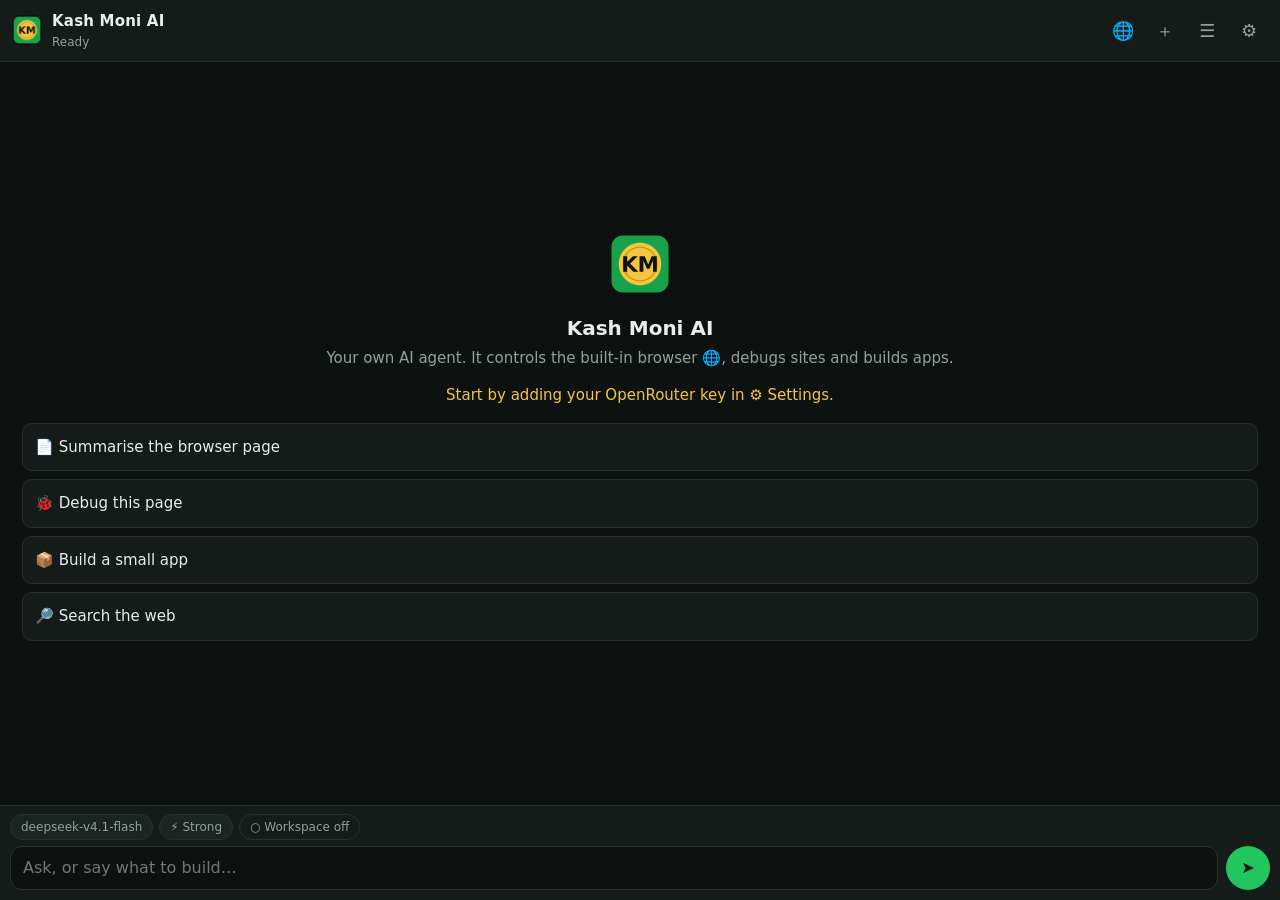
==== app/src/main/assets/app/index.html @ 653fb147 "Add files via upload" ====
<!doctype html>
<html lang="en">
<head>
  <meta charset="utf-8">
  <meta name="viewport" content="width=device-width, initial-scale=1, maximum-scale=1, viewport-fit=cover">
  <title>Kash Moni AI</title>
  <link rel="stylesheet" href="app.css">
</head>
<body>
  <header class="top">
    <div class="brand">
      <img src="icon.png" alt="">
      <div>
        <div class="name">Kash Moni AI</div>
        <div class="sub" id="status-line">Ready</div>
      </div>
    </div>
    <div class="top-actions">
      <button class="icon" id="btn-browser" title="Built-in browser">🌐</button>
      <button class="icon" id="btn-new" title="New chat">＋</button>
      <button class="icon" id="btn-history" title="Chat history">☰</button>
      <button class="icon" id="btn-settings" title="Settings">⚙</button>
    </div>
  </header>

  <main id="messages" class="messages"></main>

  <div id="confirm-bar" class="confirm hidden">
    <div id="confirm-text"></div>
    <div class="confirm-actions">
      <button id="confirm-no" class="btn ghost">Deny</button>
      <button id="confirm-yes" class="btn primary">Allow</button>
    </div>
  </div>

  <footer class="composer">
    <div class="chips">
      <button id="chip-model" class="chip" title="Model for this chat"></button>
      <label class="chip toggle" title="Use your strong model for this message (for big or hard jobs)">
        <input type="checkbox" id="strong"> ⚡ Strong
      </label>
      <span class="chip ghost" id="chip-helper" title="Workspace helper status">● Workspace</span>
      <span class="chip ghost" id="chip-cost" title="Cost of this chat"></span>
    </div>
    <div class="input-row">
      <textarea id="input" rows="1" placeholder="Ask, or say what to build…" enterkeyhint="send"></textarea>
      <button id="btn-send" class="send" title="Send (Enter)">➤</button>
    </div>
  </footer>

  <!-- History -->
  <section id="view-history" class="overlay hidden">
    <div class="overlay-head"><h2>Chats</h2><button class="icon" data-close>✕</button></div>
    <input id="history-search" class="field" placeholder="Search chats…">
    <div id="history-list" class="history-list"></div>
  </section>

  <!-- Settings -->
  <section id="view-settings" class="overlay hidden">
    <div class="overlay-head"><h2>Settings</h2><button class="icon" data-close>✕</button></div>
    <div class="form">
      <h3>OpenRouter</h3>
      <label>API key<input id="s-apiKey" class="field" type="password" placeholder="sk-or-v1-…" autocomplete="off"></label>
      <label>Main model<input id="s-model" class="field" list="model-list" placeholder="deepseek/deepseek-v4.1-flash"></label>
      <label>Strong model (⚡ button)<input id="s-strongModel" class="field" list="model-list" placeholder="pick a stronger model for big jobs"></label>
      <datalist id="model-list"></datalist>
      <div class="row">
        <button class="btn ghost" id="s-load-models">Load model list</button>
        <button class="btn ghost" id="s-test-key">Test key & balance</button>
      </div>
      <div class="hint" id="s-key-result"></div>
      <label>Thinking effort
        <select id="s-reasoning" class="field">
          <option value="default">Model default</option>
          <option value="low">Low (faster, cheaper)</option>
          <option value="medium">Medium</option>
          <option value="high">High (smarter, slower)</option>
        </select>
      </label>

      <h3>Workspace helper</h3>
      <div class="hint">Phone: run the helper in Termux (address http://127.0.0.1:8765).
PC over hotspot: start it on the PC with  --host 0.0.0.0  and use http://PC-IP:8765</div>
      <label>Address<input id="s-helperUrl" class="field" placeholder="http://127.0.0.1:8765" inputmode="url"></label>
      <label>Token<input id="s-helperToken" class="field" type="password" placeholder="printed when the helper starts" autocomplete="off"></label>
      <div class="row"><button class="btn ghost" id="s-test-helper">Test helper</button></div>
      <div class="hint" id="s-helper-result"></div>

      <h3>Behaviour</h3>
      <label>Ask before actions
        <select id="s-confirmMode" class="field">
          <option value="risky">Only risky ones (pay, send, delete, submit…)</option>
          <option value="always">Every action</option>
          <option value="never">Never ask (careful!)</option>
        </select>
      </label>
      <label>Max steps per task<input id="s-maxSteps" class="field" type="number" min="5" max="200"></label>
      <label>Custom instructions<textarea id="s-customInstructions" class="field" rows="4" placeholder="e.g. Call me Kash. Prefer Python. Explain simply."></textarea></label>
      <div class="row">
        <button class="btn primary" id="s-save">Save</button>
        <button class="btn ghost danger" id="s-clear">Delete all chats</button>
      </div>
      <div class="hint">Your key and chats are stored only on this phone.</div>
    </div>
  </section>

  <script src="app.bundle.js"></script>
</body>
</html>
---- app/src/main/assets/app/app.css ----
:root {
  --bg: #0d1210;
  --panel: #141b18;
  --panel2: #1b2420;
  --line: #26332d;
  --text: #e8efe9;
  --muted: #8fa39a;
  --green: #22c55e;
  --green-d: #16a34a;
  --gold: #f5c542;
  --red: #ef4444;
  --radius: 12px;
  color-scheme: dark;
}
* { box-sizing: border-box; }
html, body { height: 100%; margin: 0; }
body {
  background: var(--bg); color: var(--text);
  font: 14px/1.5 system-ui, -apple-system, "Segoe UI", Roboto, Ubuntu, sans-serif;
  display: flex; flex-direction: column; overflow: hidden;
}
button { font: inherit; color: inherit; cursor: pointer; }
.hidden { display: none !important; }

/* header */
.top { display: flex; align-items: center; justify-content: space-between; padding: 10px 12px; border-bottom: 1px solid var(--line); background: var(--panel); }
.brand { display: flex; gap: 10px; align-items: center; min-width: 0; }
.brand img { width: 30px; height: 30px; border-radius: 8px; }
.brand .name { font-weight: 700; letter-spacing: .2px; }
.brand .sub { font-size: 12px; color: var(--muted); white-space: nowrap; overflow: hidden; text-overflow: ellipsis; max-width: 220px; }
.top-actions { display: flex; gap: 4px; }
.icon { background: transparent; border: 1px solid transparent; border-radius: 8px; width: 32px; height: 32px; font-size: 16px; color: var(--muted); }
.icon:hover { background: var(--panel2); color: var(--text); border-color: var(--line); }

/* messages */
.messages { flex: 1; overflow-y: auto; padding: 14px 12px 8px; display: flex; flex-direction: column; gap: 10px; }
.msg { max-width: 100%; word-wrap: break-word; overflow-wrap: anywhere; }
.msg.user { align-self: flex-end; background: var(--green-d); color: #fff; padding: 8px 12px; border-radius: 14px 14px 4px 14px; max-width: 88%; white-space: pre-wrap; }
.msg.ai { align-self: stretch; }
.msg.ai p { margin: 0 0 8px; }
.msg.ai p:last-child { margin-bottom: 0; }
.msg.ai h3, .msg.ai h4, .msg.ai h5 { margin: 10px 0 6px; font-size: 15px; }
.msg.ai ul, .msg.ai ol { margin: 4px 0 8px; padding-left: 20px; }
.msg.ai li.sub { margin-left: 16px; }
.msg.ai a { color: var(--gold); }
.msg.ai blockquote { margin: 6px 0; padding: 4px 10px; border-left: 3px solid var(--green); color: var(--muted); }
.msg.ai hr { border: 0; border-top: 1px solid var(--line); }
code { background: var(--panel2); padding: 1px 5px; border-radius: 5px; font: 12.5px ui-monospace, "SFMono-Regular", Menlo, Consolas, monospace; }
.code { border: 1px solid var(--line); border-radius: 10px; margin: 8px 0; overflow: hidden; background: #0a0f0d; }
.code-head { display: flex; justify-content: space-between; align-items: center; padding: 4px 10px; font-size: 11px; color: var(--muted); background: var(--panel); }
.code-head .copy { background: none; border: 1px solid var(--line); border-radius: 6px; padding: 1px 8px; font-size: 11px; color: var(--muted); }
.code pre { margin: 0; padding: 10px; overflow-x: auto; }
.code pre code { background: none; padding: 0; white-space: pre; }
.table { overflow-x: auto; }
table { border-collapse: collapse; margin: 6px 0; font-size: 13px; }
th, td { border: 1px solid var(--line); padding: 4px 8px; text-align: left; }
.meta { font-size: 11px; color: var(--muted); margin-top: 4px; }

/* tool steps */
.step { border: 1px solid var(--line); border-radius: 10px; background: var(--panel); font-size: 12.5px; }
.step summary { list-style: none; padding: 6px 10px; display: flex; gap: 8px; align-items: center; cursor: pointer; color: var(--muted); }
.step summary::-webkit-details-marker { display: none; }
.step summary .nm { color: var(--text); font-weight: 600; }
.step summary .ar { overflow: hidden; text-overflow: ellipsis; white-space: nowrap; flex: 1; }
.step.err summary .dot { color: var(--red); }
.step .dot { color: var(--green); }
.step.pending .dot { color: var(--gold); animation: pulse 1s infinite; }
.step pre { margin: 0; padding: 8px 10px; border-top: 1px solid var(--line); max-height: 260px; overflow: auto; white-space: pre-wrap; font: 11.5px ui-monospace, Menlo, Consolas, monospace; color: #cfe0d6; }
.step img { max-width: 100%; display: block; border-top: 1px solid var(--line); }
@keyframes pulse { 50% { opacity: .3; } }

.welcome { margin: auto 0; text-align: center; color: var(--muted); padding: 20px 10px; }
.welcome img { width: 64px; height: 64px; border-radius: 16px; }
.welcome h1 { color: var(--text); font-size: 20px; margin: 10px 0 4px; }
.suggest { display: grid; gap: 8px; margin-top: 16px; text-align: left; }
.suggest button { background: var(--panel); border: 1px solid var(--line); border-radius: 10px; padding: 9px 12px; text-align: left; color: var(--text); }
.suggest button:hover { border-color: var(--green); }
.err-box { border: 1px solid #5b2323; background: #2a1414; color: #fecaca; border-radius: 10px; padding: 8px 12px; }

/* confirm */
.confirm { margin: 0 10px 8px; border: 1px solid var(--gold); background: #2a2410; border-radius: var(--radius); padding: 10px 12px; }
.confirm pre { white-space: pre-wrap; margin: 6px 0; }
.confirm-actions { display: flex; gap: 8px; justify-content: flex-end; margin-top: 8px; }

/* composer */
.composer { border-top: 1px solid var(--line); background: var(--panel); padding: 8px 10px 10px; }
.chips { display: flex; gap: 6px; flex-wrap: wrap; margin-bottom: 6px; align-items: center; }
.chip { font-size: 11.5px; border: 1px solid var(--line); background: var(--panel2); color: var(--muted); border-radius: 999px; padding: 2px 9px; max-width: 200px; overflow: hidden; text-overflow: ellipsis; white-space: nowrap; }
.chip.ghost { background: transparent; }
.chip.toggle { cursor: pointer; user-select: none; }
.chip.toggle input { display: none; }
.chip.toggle:has(input:checked) { border-color: var(--gold); color: var(--gold); }
#chip-helper.on { color: var(--green); }
#chip-helper.off { color: var(--muted); }
.input-row { display: flex; gap: 8px; align-items: flex-end; }
textarea#input { flex: 1; resize: none; max-height: 180px; background: var(--bg); color: var(--text); border: 1px solid var(--line); border-radius: var(--radius); padding: 9px 12px; font: inherit; outline: none; }
textarea#input:focus { border-color: var(--green); }
.send { width: 40px; height: 40px; border-radius: 50%; border: 0; background: var(--green); color: #04140a; font-size: 16px; font-weight: 700; flex: none; }
.send.stop { background: var(--red); color: #fff; }

/* overlays */
.overlay { position: fixed; inset: 0; background: var(--bg); z-index: 10; overflow-y: auto; padding: 12px; }
.overlay-head { display: flex; justify-content: space-between; align-items: center; }
.overlay h2 { margin: 4px 0 10px; font-size: 18px; }
.form h3 { margin: 18px 0 6px; font-size: 13px; color: var(--green); text-transform: uppercase; letter-spacing: .6px; }
.form label { display: block; font-size: 12.5px; color: var(--muted); margin-bottom: 10px; }
.field { width: 100%; margin-top: 4px; background: var(--panel); color: var(--text); border: 1px solid var(--line); border-radius: 9px; padding: 8px 10px; font: inherit; outline: none; }
.field:focus { border-color: var(--green); }
.row { display: flex; gap: 8px; flex-wrap: wrap; margin-bottom: 8px; }
.btn { border-radius: 9px; padding: 7px 14px; border: 1px solid var(--line); background: var(--panel2); }
.btn.primary { background: var(--green); color: #04140a; border-color: var(--green); font-weight: 600; }
.btn.ghost:hover { border-color: var(--green); }
.btn.danger { color: #fca5a5; }
.hint { font-size: 12px; color: var(--muted); margin-bottom: 8px; white-space: pre-wrap; }
.hint.ok { color: var(--green); }
.hint.bad { color: #fca5a5; }
.history-list { margin-top: 10px; display: flex; flex-direction: column; gap: 6px; }
.h-item { display: flex; align-items: center; gap: 8px; border: 1px solid var(--line); background: var(--panel); border-radius: 10px; padding: 8px 10px; cursor: pointer; }
.h-item.active { border-color: var(--green); }
.h-item .t { flex: 1; min-width: 0; }
.h-item .t div:first-child { white-space: nowrap; overflow: hidden; text-overflow: ellipsis; }
.h-item .d { font-size: 11px; color: var(--muted); }
.h-item button { background: none; border: 0; color: var(--muted); }
.h-item button:hover { color: var(--red); }

/* ---- phone tweaks ---- */
body { font-size: 15px; padding: env(safe-area-inset-top) env(safe-area-inset-right) env(safe-area-inset-bottom) env(safe-area-inset-left); -webkit-tap-highlight-color: transparent; }
.icon { width: 38px; height: 38px; font-size: 18px; }
.brand .sub { max-width: 150px; }
textarea#input { font-size: 16px; }
.send { width: 44px; height: 44px; }
.chip { font-size: 12px; padding: 3px 10px; }
.code pre { font-size: 12px; }
.suggest button { padding: 12px; }
.field { font-size: 16px; }

.chip:empty { display: none; }
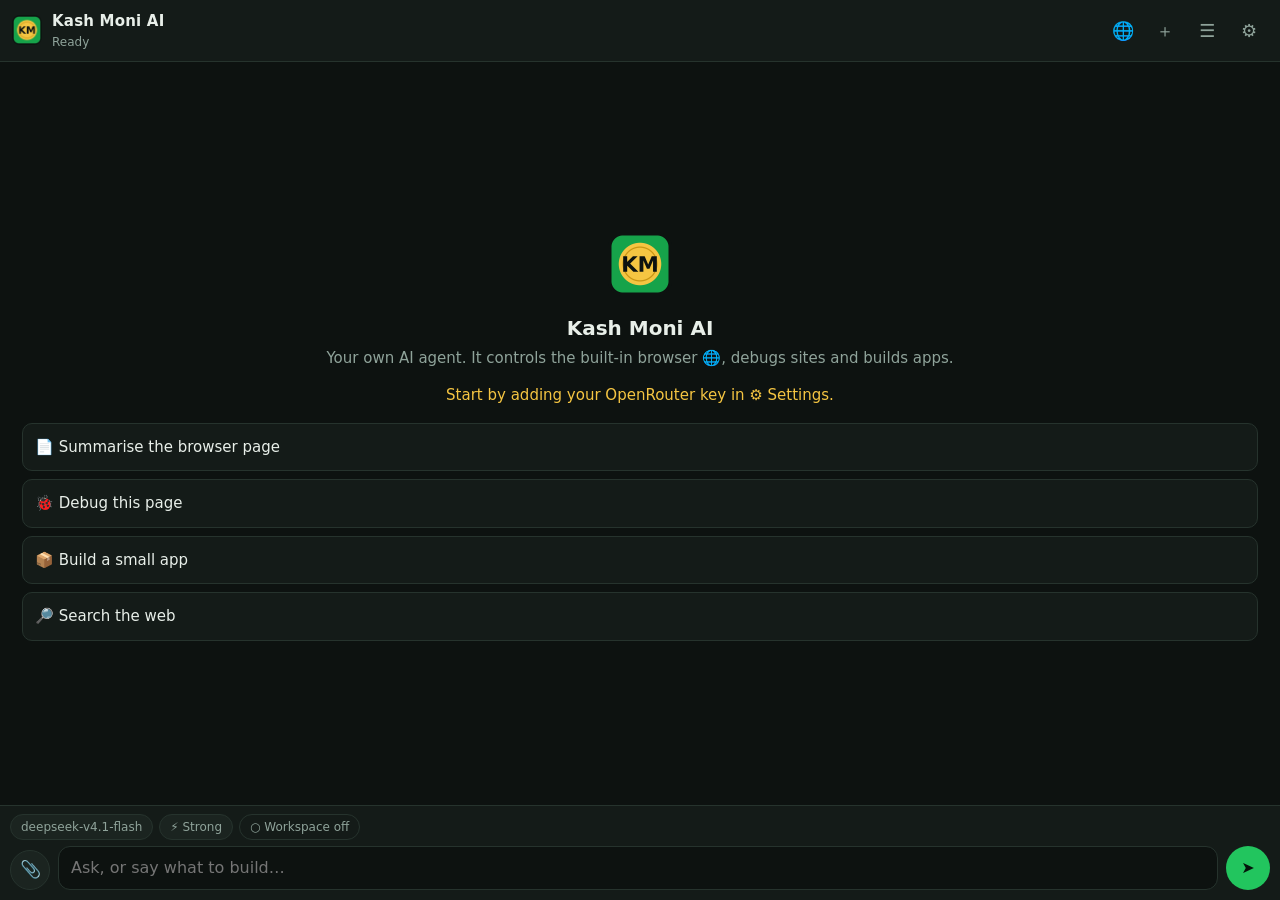
==== commit 561f38ee: "Add files via upload" ====
--- a/app/src/main/assets/app/index.html
+++ b/app/src/main/assets/app/index.html
@@ -42,7 +42,10 @@
       <span class="chip ghost" id="chip-helper" title="Workspace helper status">● Workspace</span>
       <span class="chip ghost" id="chip-cost" title="Cost of this chat"></span>
     </div>
+    <div id="attach-row" class="attach-row hidden"></div>
     <div class="input-row">
+      <button id="btn-attach" class="attach" title="Attach images or files" type="button">📎</button>
+      <input type="file" id="file-input" multiple hidden>
       <textarea id="input" rows="1" placeholder="Ask, or say what to build…" enterkeyhint="send"></textarea>
       <button id="btn-send" class="send" title="Send (Enter)">➤</button>
     </div>
@@ -78,6 +81,10 @@
         </select>
       </label>
 
+      <h3>Built-in browser</h3>
+      <label>Home page<input id="s-homeUrl" class="field" inputmode="url" placeholder="https://www.google.com"></label>
+      <div class="hint">Logins and cookies are kept between app restarts.</div>
+
       <h3>Workspace helper</h3>
       <div class="hint">Phone: run the helper in Termux (address http://127.0.0.1:8765).
 PC over hotspot: start it on the PC with  --host 0.0.0.0  and use http://PC-IP:8765</div>
@@ -86,12 +93,52 @@
       <div class="row"><button class="btn ghost" id="s-test-helper">Test helper</button></div>
       <div class="hint" id="s-helper-result"></div>
 
+
+      <h3>Connections</h3>
+      <div class="hint">Link services with an API token. Kash Moni can then use them (e.g. create GitHub repos, push code, deploy). Tokens stay on this device and are never shown to the AI.</div>
+      <div id="conn-list"></div>
+      <div class="row">
+        <select id="conn-preset" class="field" style="flex:1;margin-top:0">
+          <option value="github">GitHub</option>
+          <option value="vercel">Vercel</option>
+          <option value="netlify">Netlify</option>
+          <option value="supabase">Supabase</option>
+          <option value="cloudflare">Cloudflare</option>
+          <option value="telegram">Telegram bot</option>
+          <option value="custom">Other (custom API)</option>
+        </select>
+        <button class="btn ghost" id="conn-add">Add</button>
+      </div>
+      <div id="conn-form" class="conn-form hidden">
+        <label>Name<input id="c-name" class="field"></label>
+        <label>API base URL<input id="c-baseUrl" class="field" placeholder="https://api.example.com"></label>
+        <label>Token<input id="c-token" class="field" type="password" autocomplete="off"></label>
+        <div class="hint" id="c-help"></div>
+        <details><summary class="hint" style="cursor:pointer">Advanced</summary>
+          <label>Auth header (or URL if the token goes in the URL as {token})<input id="c-headerName" class="field" placeholder="Authorization"></label>
+          <label>Header prefix<input id="c-headerPrefix" class="field" placeholder="Bearer "></label>
+          <label>Also give workspace commands this env var (comma-separated)<input id="c-envVar" class="field" placeholder="GITHUB_TOKEN"></label>
+          <label>Notes for the AI<input id="c-notes" class="field"></label>
+        </details>
+        <div class="row"><button class="btn primary" id="conn-save">Save connection</button><button class="btn ghost" id="conn-test">Test</button><button class="btn ghost" id="conn-cancel">Cancel</button></div>
+        <div class="hint" id="c-result"></div>
+      </div>
+      <h3>Memory</h3>
+      <label>Long-term memory
+        <select id="s-memoryOn" class="field">
+          <option value="on">On - remember things between chats</option>
+          <option value="off">Off</option>
+        </select>
+      </label>
+      <div id="mem-list"></div>
+      <div class="row"><input id="mem-new" class="field" placeholder="Add something for it to remember…" style="flex:1;margin-top:0"><button class="btn ghost" id="mem-add" type="button">Add</button></div>
+
       <h3>Behaviour</h3>
       <label>Ask before actions
         <select id="s-confirmMode" class="field">
+          <option value="never">Never ask - full permission</option>
           <option value="risky">Only risky ones (pay, send, delete, submit…)</option>
           <option value="always">Every action</option>
-          <option value="never">Never ask (careful!)</option>
         </select>
       </label>
       <label>Max steps per task<input id="s-maxSteps" class="field" type="number" min="5" max="200"></label>
--- a/app/src/main/assets/app/app.css
+++ b/app/src/main/assets/app/app.css
@@ -135,3 +135,54 @@
 .field { font-size: 16px; }
 
 .chip:empty { display: none; }
+
+/* ---- one live progress block per turn ---- */
+.work { border: 1px solid var(--line); border-radius: 12px; background: var(--panel); font-size: 13px; }
+.work > summary { list-style: none; display: flex; align-items: center; gap: 10px; padding: 9px 12px; cursor: pointer; color: var(--muted); }
+.work > summary::-webkit-details-marker { display: none; }
+.work .wl { flex: 1; min-width: 0; overflow: hidden; text-overflow: ellipsis; white-space: nowrap; }
+.work.live .wl { color: var(--text); }
+.work .wc { font-size: 11px; color: var(--muted); opacity: .8; }
+.work .tick { color: var(--green); font-weight: 700; }
+.spin { width: 14px; height: 14px; border-radius: 50%; border: 2px solid var(--line); border-top-color: var(--green); animation: spin .8s linear infinite; flex: none; }
+@keyframes spin { to { transform: rotate(360deg); } }
+.wbody { border-top: 1px solid var(--line); padding: 6px 8px 8px; display: flex; flex-direction: column; gap: 2px; max-height: 420px; overflow-y: auto; }
+.wnote { color: var(--muted); font-size: 12.5px; padding: 4px 6px; }
+.wnote p { margin: 0; }
+.wstep > summary { list-style: none; padding: 3px 6px; border-radius: 6px; cursor: pointer; color: var(--text); white-space: nowrap; overflow: hidden; text-overflow: ellipsis; }
+.wstep > summary::-webkit-details-marker { display: none; }
+.wstep > summary:hover { background: var(--panel2); }
+.wstep .mark { display: inline-block; width: 16px; color: var(--green); }
+.wstep.err .mark { color: var(--red); }
+.wstep.pending .mark { color: var(--gold); }
+.wstep pre { margin: 4px 0 6px 16px; padding: 8px; background: #0a0f0d; border: 1px solid var(--line); border-radius: 8px; max-height: 240px; overflow: auto; white-space: pre-wrap; font: 11.5px ui-monospace, Menlo, Consolas, monospace; color: #cfe0d6; }
+.wimgs img { max-width: 100%; border-radius: 8px; margin-top: 6px; border: 1px solid var(--line); }
+/* connections */
+.conn { display: flex; align-items: center; gap: 8px; border: 1px solid var(--line); background: var(--panel); border-radius: 10px; padding: 8px 10px; margin-bottom: 6px; }
+.conn .t { flex: 1; min-width: 0; }
+.conn .t div:last-child { font-size: 11.5px; color: var(--muted); overflow: hidden; text-overflow: ellipsis; white-space: nowrap; }
+.conn button { background: none; border: 0; color: var(--muted); }
+.conn-form { border: 1px solid var(--green); border-radius: 10px; padding: 10px; margin-bottom: 10px; }
+
+/* ---- streaming ---- */
+.msg.ai.streaming .caret { display: inline-block; width: 7px; height: 15px; background: var(--green); margin-left: 2px; vertical-align: text-bottom; animation: blink 1s steps(2) infinite; }
+@keyframes blink { 50% { opacity: 0; } }
+/* ---- attachments ---- */
+.attach { width: 40px; height: 40px; border-radius: 50%; border: 1px solid var(--line); background: var(--panel2); font-size: 17px; flex: none; }
+.attach:hover { border-color: var(--green); }
+.attach-row { display: flex; gap: 6px; flex-wrap: wrap; margin-bottom: 6px; }
+.att { display: flex; align-items: center; gap: 6px; border: 1px solid var(--line); background: var(--panel2); border-radius: 10px; padding: 4px 6px; font-size: 12px; max-width: 180px; }
+.att img { width: 34px; height: 34px; object-fit: cover; border-radius: 6px; }
+.att span { overflow: hidden; text-overflow: ellipsis; white-space: nowrap; }
+.att button { background: none; border: 0; color: var(--muted); padding: 0 2px; }
+.att.loading { opacity: .6; }
+.msg.user .uimgs { display: flex; gap: 6px; flex-wrap: wrap; margin-top: 6px; }
+.msg.user .uimgs img { max-width: 150px; max-height: 150px; border-radius: 8px; display: block; }
+.msg.user .ufiles { display: flex; gap: 6px; flex-wrap: wrap; margin-top: 6px; }
+.msg.user .ufile { background: rgba(0,0,0,.2); border-radius: 8px; padding: 2px 8px; font-size: 12px; }
+body.dragging .messages { outline: 2px dashed var(--green); outline-offset: -6px; }
+/* ---- memory ---- */
+.mem { display: flex; gap: 8px; align-items: flex-start; border: 1px solid var(--line); background: var(--panel); border-radius: 10px; padding: 7px 10px; margin-bottom: 6px; font-size: 13px; }
+.mem span { flex: 1; }
+.mem small { color: var(--muted); }
+.mem button { background: none; border: 0; color: var(--muted); }
